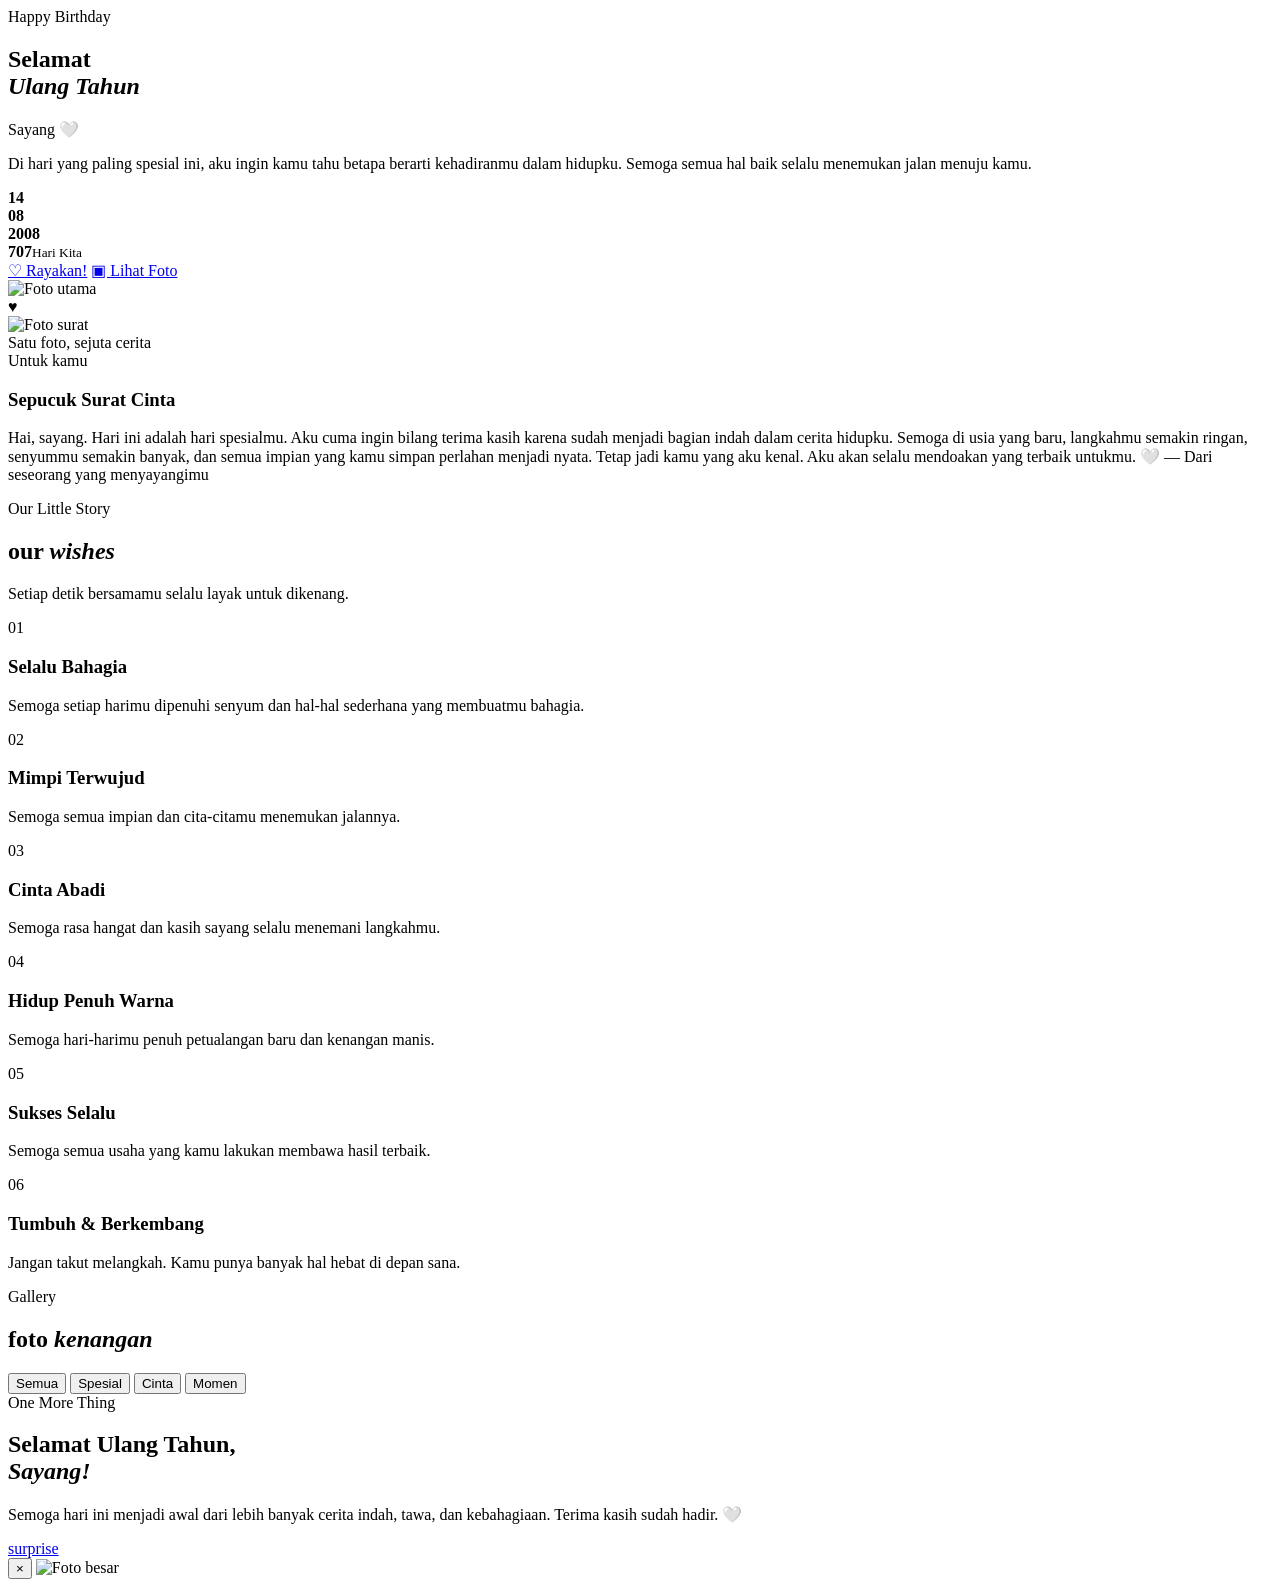
==== index.html @ d006ea10 "Add files via upload" ====
<!DOCTYPE html>
<html lang="id">
<head>
  <meta charset="UTF-8">
  <meta name="viewport" content="width=device-width, initial-scale=1.0">
  <title>Selamat Ulang Tahun, Sayang 🤍</title>
  <link rel="stylesheet" href="css2/style3.css">
</head>
<body>

  <audio id="music" autoplay loop>
    <source
  src="leave-me-here-alone.mp3"
  type="audio/mprg">
</audio>



  <!-- Navigasi titik -->
  <nav class="dots">
    <a class="dot active" href="#home"></a>
    <a class="dot" href="#letter"></a>
    <a class="dot" href="#moments"></a>
    <a class="dot" href="#gallery"></a>
    <a class="dot" href="#end"></a>
  </nav>

  <!-- HERO -->
  <section class="page hero" id="home">
    <div class="reveal">
      <div class="eyebrow">Happy Birthday</div>
      <h1>Selamat<br><em>Ulang Tahun</em></h1>
      <div class="subtitle">Sayang 🤍</div>

      <p class="desc">
        Di hari yang paling spesial ini, aku ingin kamu tahu betapa berarti
        kehadiranmu dalam hidupku. Semoga semua hal baik selalu menemukan
        jalan menuju kamu.
      </p>

      <div class="date-row">
        <div class="date-box"><b>14</b><small></small></div>
        <div class="date-box"><b>08</b><small></small></div>
        <div class="date-box"><b>2008</b><small></small></div>
        <div class="date-box"><b>707</b><small>Hari Kita</small></div>
      </div>

      <div class="btns">
        <a class="btn" href="#letter">♡ Rayakan!</a>
        <a class="btn secondary" href="#gallery">▣ Lihat Foto</a>
      </div>
    </div>

    <div class="hero-photo reveal">
      <img id="heroImg"
           src="images/foto utama.jpg"
           alt="Foto utama">
      <div class="heart">♥</div>
    </div>
  </section>

  <!-- SURAT -->
  <section class="page" id="letter">
    <div class="split reveal">
      <div class="polaroid">
        <img id="letterImg"
             src="images/sejuta_cerita.jpg"
             alt="Foto surat">
        <div class="caption">Satu foto, sejuta cerita</div>
      </div>

      <div class="letter">
        <div class="eyebrow">Untuk kamu</div>
        <h3>Sepucuk Surat Cinta</h3>

        <p>
Hai, sayang.

Hari ini adalah hari spesialmu. Aku cuma ingin bilang terima kasih karena sudah menjadi bagian indah dalam cerita hidupku.

Semoga di usia yang baru, langkahmu semakin ringan, senyummu semakin banyak, dan semua impian yang kamu simpan perlahan menjadi nyata.

Tetap jadi kamu yang aku kenal. Aku akan selalu mendoakan yang terbaik untukmu. 🤍

— Dari seseorang yang menyayangimu
        </p>
      </div>
    </div>
  </section>

  <!-- MOMEN -->
  <section class="page" id="moments">
    <div class="content-width">
      <div class="section-title reveal">
        <div class="eyebrow">Our Little Story</div>
        <h2>our <em>wishes</em></h2>
        <p>Setiap detik bersamamu selalu layak untuk dikenang.</p>
      </div>

      <div class="cards">
        <article class="card reveal">
          <span class="num">01</span>
          <h3>Selalu Bahagia</h3>
          <p>Semoga setiap harimu dipenuhi senyum dan hal-hal sederhana yang membuatmu bahagia.</p>
        </article>

        <article class="card reveal">
          <span class="num">02</span>
          <h3>Mimpi Terwujud</h3>
          <p>Semoga semua impian dan cita-citamu menemukan jalannya.</p>
        </article>

        <article class="card reveal">
          <span class="num">03</span>
          <h3>Cinta Abadi</h3>
          <p>Semoga rasa hangat dan kasih sayang selalu menemani langkahmu.</p>
        </article>

        <article class="card reveal">
          <span class="num">04</span>
          <h3>Hidup Penuh Warna</h3>
          <p>Semoga hari-harimu penuh petualangan baru dan kenangan manis.</p>
        </article>

        <article class="card reveal">
          <span class="num">05</span>
          <h3>Sukses Selalu</h3>
          <p>Semoga semua usaha yang kamu lakukan membawa hasil terbaik.</p>
        </article>

        <article class="card reveal">
          <span class="num">06</span>
          <h3>Tumbuh & Berkembang</h3>
          <p>Jangan takut melangkah. Kamu punya banyak hal hebat di depan sana.</p>
        </article>
      </div>
    </div>
  </section>

  <!-- GALERI -->
  <section class="page" id="gallery">
    <div class="gallery-wrap">
      <div class="section-title reveal">
        <div class="eyebrow">Gallery</div>
        <h2>foto <em>kenangan</em></h2>
        <p></p>
      </div>

      <div class="filters">
        <button class="filter active">Semua</button>
        <button class="filter">Spesial</button>
        <button class="filter">Cinta</button>
        <button class="filter">Momen</button>
      </div>

      <div class="gallery" id="galleryGrid"></div>


    </div>
  </section>









  <!-- PENUTUP -->
  <section class="page final" id="end">
    <div class="final-content reveal">
      <div class="eyebrow light">One More Thing</div>
      <h2>Selamat Ulang Tahun,<br><em>Sayang!</em></h2>

      <p>
        Semoga hari ini menjadi awal dari lebih banyak cerita indah,
        tawa, dan kebahagiaan. Terima kasih sudah hadir. 🤍
      </p>

      <a class="btn" href="project.html">surprise</a>
    </div>
  </section>

  
  
  
  <!-- Modal foto -->
  <div class="modal" id="modal">
    <button class="close" id="close">×</button>
    <img id="modalImg" alt="Foto besar">
  </div>

  <script src="js2/script.js"></script>
</body>
</html>
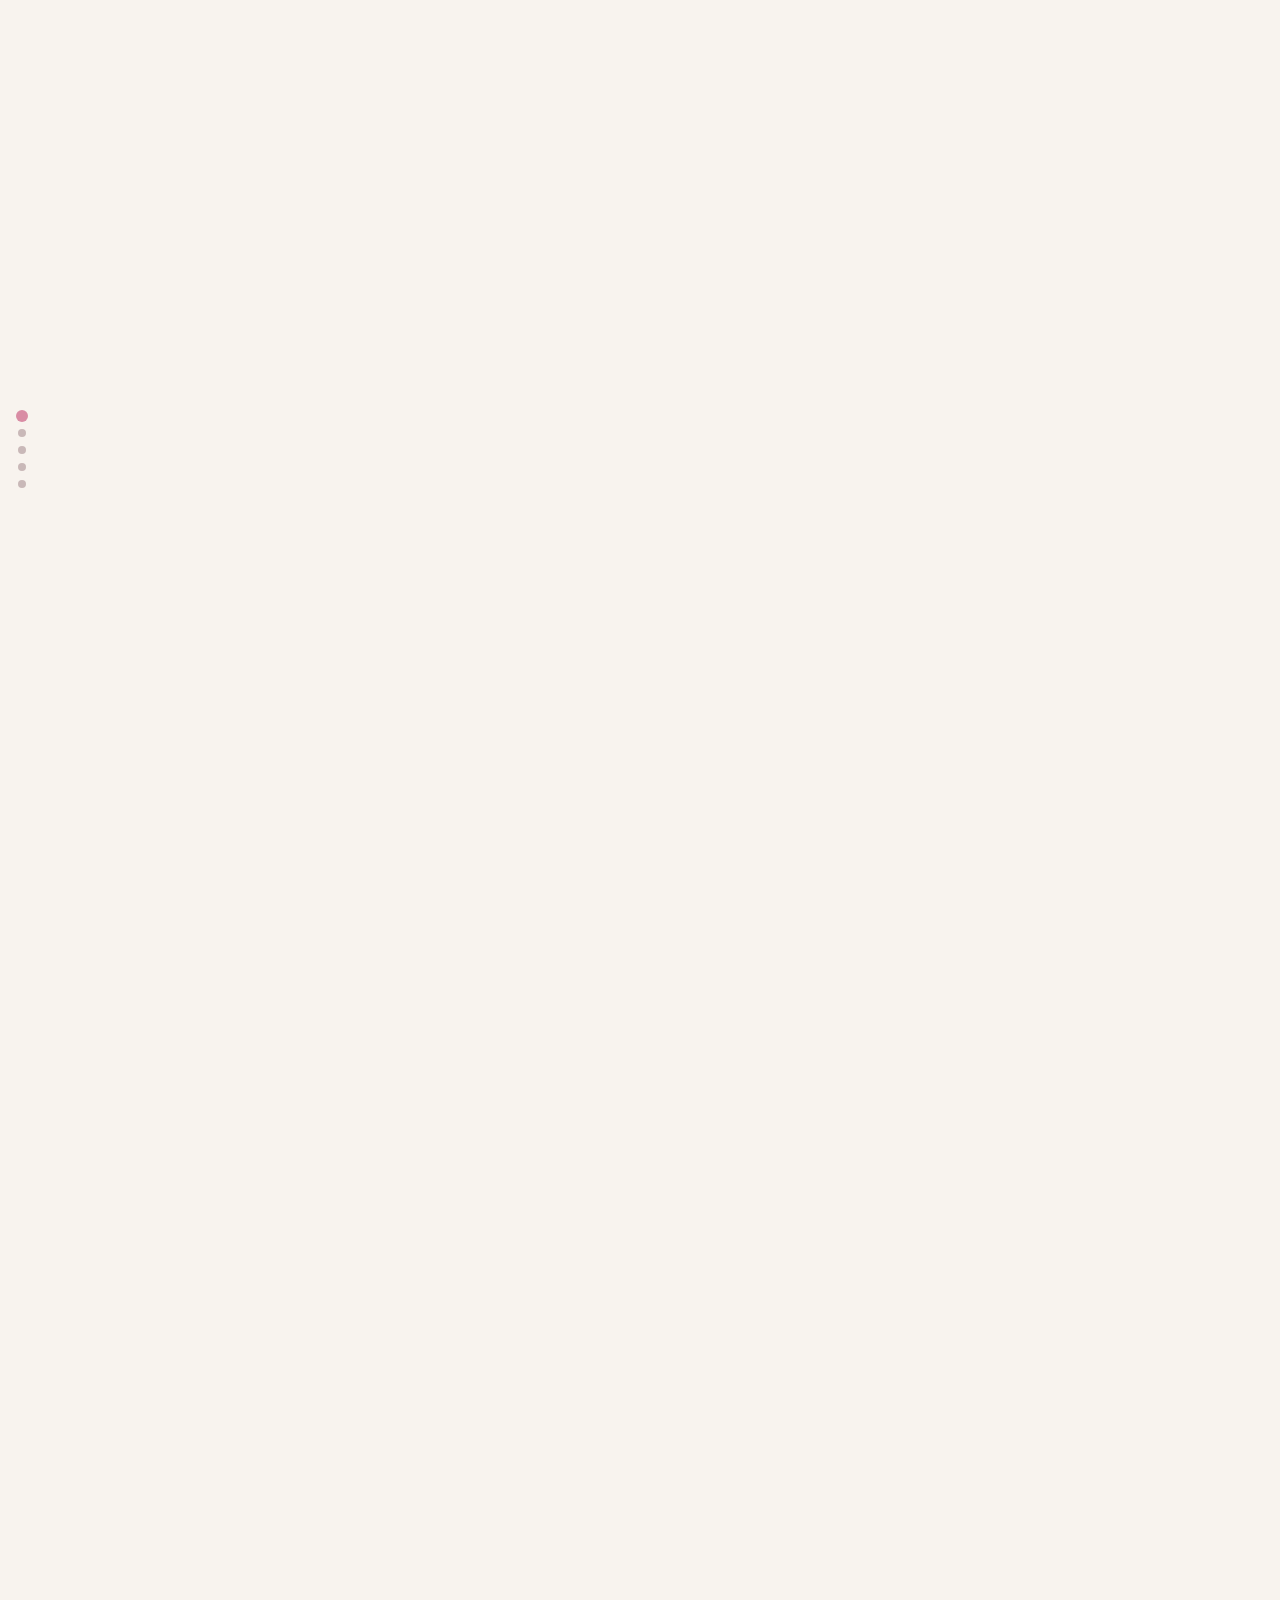
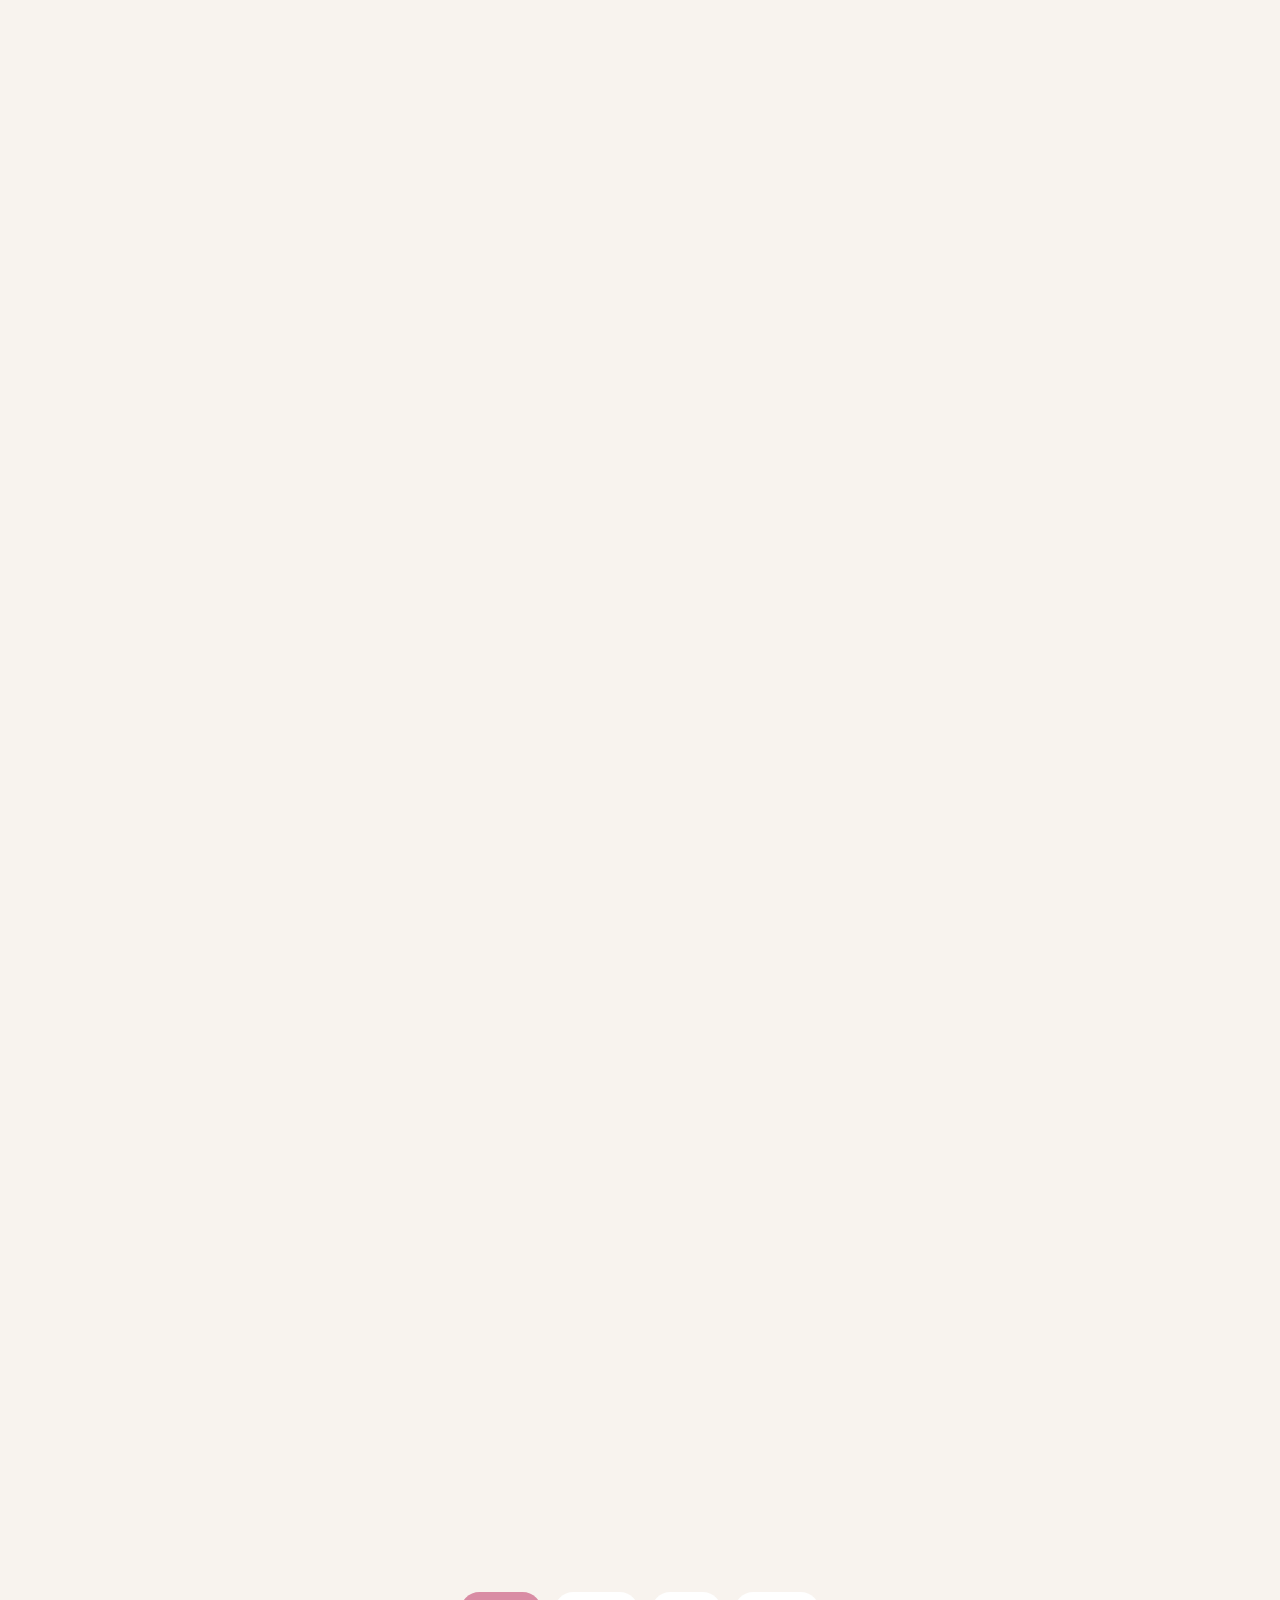
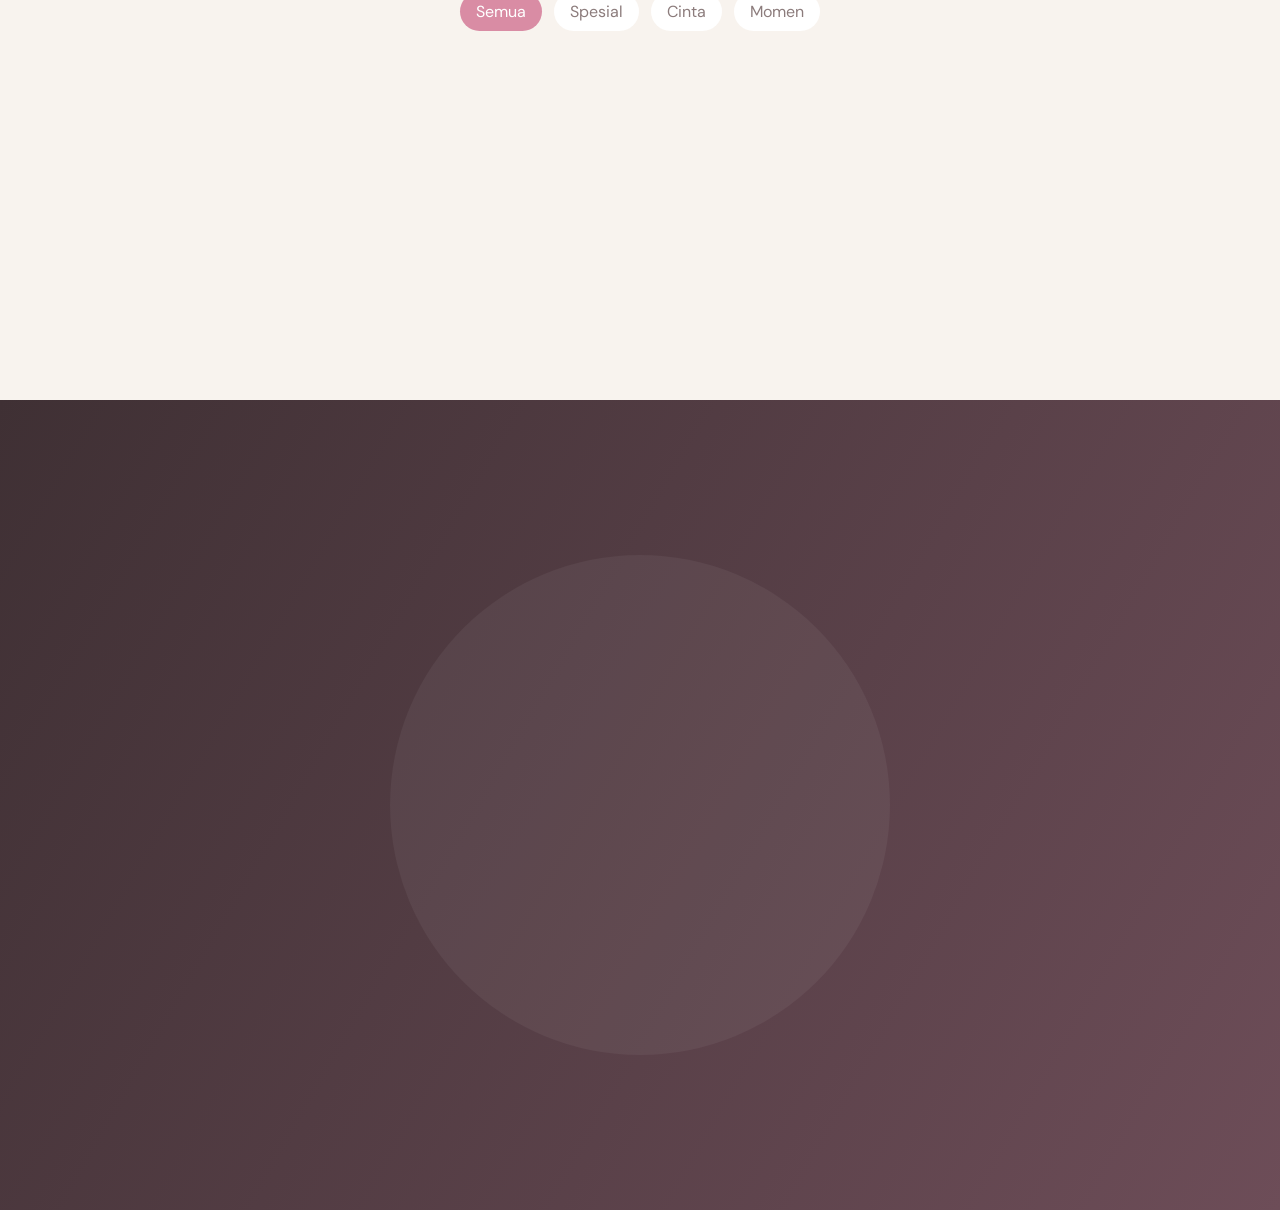
==== commit defecb3d: "Update index.html" ====
--- a/index.html
+++ b/index.html
@@ -4,7 +4,7 @@
   <meta charset="UTF-8">
   <meta name="viewport" content="width=device-width, initial-scale=1.0">
   <title>Selamat Ulang Tahun, Sayang 🤍</title>
-  <link rel="stylesheet" href="css2/style3.css">
+  <link rel="stylesheet" href="style3.css">
 </head>
 <body>
 
--- a/style3.css
+++ b/style3.css
@@ -0,0 +1,545 @@
+@import url('https://fonts.googleapis.com/css2?family=DM+Sans:wght@400;500;600&family=Playfair+Display:ital,wght@0,500;0,600;1,500;1,600&display=swap');
+
+:root {
+  --cream: #f8f3ee;
+  --paper: #fffdf9;
+  --pink: #d98ca4;
+  --pink2: #efc6d2;
+  --brown: #4d3b3b;
+  --muted: #8c7c7c;
+  --shadow: 0 20px 60px rgba(91,64,64,.12);
+}
+
+* {
+  box-sizing: border-box;
+  margin: 0;
+  padding: 0;
+}
+
+html {
+  scroll-behavior: smooth;
+}
+
+body {
+  font-family: "DM Sans", sans-serif;
+  background: var(--cream);
+  color: var(--brown);
+  overflow-x: hidden;
+}
+
+button {
+  font: inherit;
+  border: 0;
+  cursor: pointer;
+}
+
+a {
+  text-decoration: none;
+}
+
+.page {
+  min-height: 100vh;
+  padding: 70px 8vw;
+  position: relative;
+  display: flex;
+  align-items: center;
+}
+
+/* HERO */
+.hero {
+  min-height: 100vh;
+  display: grid;
+  grid-template-columns: 1fr 1fr;
+  gap: 70px;
+  align-items: center;
+}
+
+.eyebrow {
+  font-size: 11px;
+  letter-spacing: 4px;
+  text-transform: uppercase;
+  color: var(--pink);
+  font-weight: 600;
+  margin-bottom: 18px;
+}
+
+.eyebrow.light {
+  color: var(--pink2);
+}
+
+h1,
+h2 {
+  font-family: "Playfair Display", serif;
+  font-weight: 500;
+  line-height: 1.02;
+}
+
+h1 {
+  font-size: clamp(48px, 7vw, 90px);
+}
+
+h1 em,
+h2 em {
+  color: var(--pink);
+  font-style: italic;
+}
+
+.subtitle {
+  font-family: "Playfair Display", serif;
+  font-size: 25px;
+  margin: 18px 0;
+  color: var(--pink);
+}
+
+.desc {
+  max-width: 520px;
+  color: var(--muted);
+  line-height: 1.9;
+  font-size: 14px;
+}
+
+.date-row {
+  display: flex;
+  gap: 10px;
+  margin: 30px 0;
+  flex-wrap: wrap;
+}
+
+.date-box {
+  background: var(--paper);
+  width: 72px;
+  padding: 13px 8px;
+  text-align: center;
+  border-radius: 12px;
+  box-shadow: 0 8px 25px rgba(80,50,50,.07);
+}
+
+.date-box b {
+  font-family: "Playfair Display";
+  font-size: 23px;
+  display: block;
+}
+
+.date-box small {
+  font-size: 8px;
+  text-transform: uppercase;
+  color: var(--muted);
+  letter-spacing: 1px;
+}
+
+.btns {
+  display: flex;
+  gap: 12px;
+  flex-wrap: wrap;
+}
+
+.btn {
+  display: inline-block;
+  padding: 12px 21px;
+  border-radius: 99px;
+  background: var(--pink);
+  color: white;
+  box-shadow: 0 10px 25px rgba(217,140,164,.25);
+}
+
+.btn.secondary {
+  background: white;
+  color: var(--brown);
+}
+
+.hero-photo {
+  width: min(430px, 75vw);
+  aspect-ratio: 1;
+  border-radius: 50%;
+  overflow: hidden;
+  box-shadow: var(--shadow);
+  justify-self: center;
+  position: relative;
+  border: 10px solid rgba(255,255,255,.65);
+}
+
+.hero-photo img {
+  width: 100%;
+  height: 100%;
+  object-fit: cover;
+}
+
+.heart {
+  position: absolute;
+  right: 5%;
+  top: 10%;
+  width: 55px;
+  height: 55px;
+  border-radius: 50%;
+  background: var(--pink);
+  color: white;
+  display: grid;
+  place-items: center;
+  font-size: 24px;
+  box-shadow: 0 10px 25px #d98ca455;
+  animation: pulse 2s infinite;
+}
+
+@keyframes pulse {
+  50% {
+    transform: scale(1.12);
+  }
+}
+
+/* SURAT */
+.split {
+  display: grid;
+  grid-template-columns: 1fr 1fr;
+  gap: 45px;
+  align-items: center;
+  width: 100%;
+}
+
+.polaroid {
+  background: white;
+  padding: 12px 12px 22px;
+  box-shadow: var(--shadow);
+  transform: rotate(-2deg);
+}
+
+.polaroid img {
+  width: 100%;
+  aspect-ratio: 4 / 3;
+  object-fit: cover;
+}
+
+.caption {
+  text-align: center;
+  font-family: "Playfair Display";
+  font-size: 14px;
+  margin-top: 14px;
+}
+
+.letter {
+  background: var(--paper);
+  padding: 45px;
+  border-radius: 18px;
+  box-shadow: var(--shadow);
+  position: relative;
+}
+
+.letter::before {
+  content: "♡";
+  position: absolute;
+  right: 30px;
+  top: 20px;
+  color: var(--pink);
+  font-size: 25px;
+}
+
+.letter h3 {
+  font-family: "Playfair Display";
+  font-size: 30px;
+  margin-bottom: 20px;
+}
+
+.letter p {
+  color: #786a6a;
+  line-height: 2;
+  font-size: 14px;
+  white-space: pre-line;
+}
+
+/* MOMEN */
+.content-width {
+  width: 100%;
+}
+
+.section-title {
+  text-align: center;
+  width: 100%;
+  margin-bottom: 50px;
+}
+
+.section-title h2 {
+  font-size: clamp(40px, 5vw, 65px);
+}
+
+.section-title p {
+  color: var(--muted);
+  margin-top: 12px;
+}
+
+.cards {
+  display: grid;
+  grid-template-columns: repeat(3, 1fr);
+  gap: 18px;
+  width: 100%;
+}
+
+.card {
+  background: rgba(255,255,255,.72);
+  padding: 25px;
+  border-radius: 16px;
+  min-height: 145px;
+  box-shadow: 0 10px 35px rgba(80,50,50,.05);
+  transition: .3s;
+}
+
+.card:hover {
+  transform: translateY(-7px);
+  box-shadow: var(--shadow);
+}
+
+.card .num {
+  color: var(--pink);
+  font-family: "Playfair Display";
+  font-size: 24px;
+}
+
+.card h3 {
+  font-family: "Playfair Display";
+  font-size: 20px;
+  margin: 8px 0;
+}
+
+.card p {
+  font-size: 12px;
+  color: var(--muted);
+  line-height: 1.7;
+}
+
+/* GALERI */
+.gallery-wrap {
+  width: 100%;
+}
+
+.filters {
+  text-align: center;
+  margin-bottom: 25px;
+}
+
+.filter {
+  background: white;
+  border-radius: 99px;
+  padding: 9px 16px;
+  margin: 4px;
+  color: var(--muted);
+}
+
+.filter.active {
+  background: var(--pink);
+  color: white;
+}
+
+.gallery {
+  display: grid;
+  grid-template-columns: repeat(4, 1fr);
+  gap: 16px;
+}
+
+.g-item {
+  aspect-ratio: 3 / 4;
+  border-radius: 15px;
+  overflow: hidden;
+  background: #e9dfdc;
+  cursor: pointer;
+  position: relative;
+  box-shadow: 0 10px 25px rgba(70,40,40,.08);
+}
+
+.g-item img {
+  width: 100%;
+  height: 100%;
+  object-fit: cover;
+  transition: .5s;
+}
+
+.g-item:hover img {
+  transform: scale(1.06);
+}
+
+.g-item span {
+  position: absolute;
+  left: 10px;
+  bottom: 10px;
+  background: #0008;
+  color: white;
+  padding: 5px 8px;
+  border-radius: 7px;
+  font-size: 10px;
+}
+
+/* PENUTUP */
+.final {
+  min-height: 90vh;
+  background: linear-gradient(120deg, #3f3034, #6d4d58);
+  color: white;
+  text-align: center;
+  justify-content: center;
+  overflow: hidden;
+}
+
+.final::before {
+  content: "";
+  position: absolute;
+  width: 500px;
+  height: 500px;
+  border-radius: 50%;
+  background: #ffffff0d;
+}
+
+.final-content {
+  position: relative;
+  z-index: 1;
+}
+
+.final h2 {
+  font-size: clamp(45px, 7vw, 90px);
+}
+
+.final p {
+  margin: 20px auto 30px;
+  max-width: 550px;
+  line-height: 1.8;
+  color: #eadfe2;
+}
+
+/* NAVIGASI */
+.dots {
+  position: fixed;
+  left: 18px;
+  top: 50%;
+  transform: translateY(-50%);
+  z-index: 30;
+  display: flex;
+  flex-direction: column;
+  gap: 9px;
+}
+
+.dot {
+  width: 8px;
+  height: 8px;
+  border-radius: 50%;
+  background: #c9b8b8;
+}
+
+.dot.active {
+  background: var(--pink);
+  transform: scale(1.5);
+}
+
+/* ANIMASI */
+.reveal {
+  opacity: 0;
+  transform: translateY(30px);
+  transition: 1s ease;
+}
+
+.reveal.show {
+  opacity: 1;
+  transform: none;
+}
+
+/* MUSIK */
+
+
+/* UPLOAD */
+.upload {
+  position: fixed;
+  left: 20px;
+  bottom: 20px;
+  z-index: 40;
+  background: white;
+  border-radius: 99px;
+  padding: 10px 16px;
+  font-size: 11px;
+  color: var(--muted);
+  box-shadow: var(--shadow);
+}
+
+input {
+  display: none;
+}
+
+/* MODAL */
+.modal {
+  position: fixed;
+  inset: 0;
+  background: #21171dcc;
+  z-index: 100;
+  display: none;
+  align-items: center;
+  justify-content: center;
+  padding: 25px;
+}
+
+.modal.open {
+  display: flex;
+}
+
+.modal img {
+  max-width: 90vw;
+  max-height: 85vh;
+  border-radius: 15px;
+  box-shadow: 0 20px 80px #0008;
+}
+
+.close {
+  position: absolute;
+  right: 25px;
+  top: 20px;
+  color: white;
+  font-size: 35px;
+  background: none;
+}
+
+/* HP */
+@media (max-width: 800px) {
+  .page {
+    padding: 65px 7vw;
+  }
+
+  .hero,
+  .split {
+    grid-template-columns: 1fr;
+    gap: 40px;
+  }
+
+  .hero {
+    padding-top: 80px;
+  }
+
+  .hero-photo {
+    width: min(340px, 80vw);
+  }
+
+  .cards {
+    grid-template-columns: 1fr 1fr;
+  }
+
+  .gallery {
+    grid-template-columns: repeat(2, 1fr);
+  }
+
+  .dots {
+    display: none;
+  }
+
+  .letter {
+    padding: 28px;
+  }
+
+  .upload {
+    bottom: 78px;
+  }
+}
+
+@media (max-width: 480px) {
+  .cards {
+    grid-template-columns: 1fr;
+  }
+
+  .date-box {
+    width: 64px;
+  }
+
+  .date-row {
+    gap: 7px;
+  }
+}
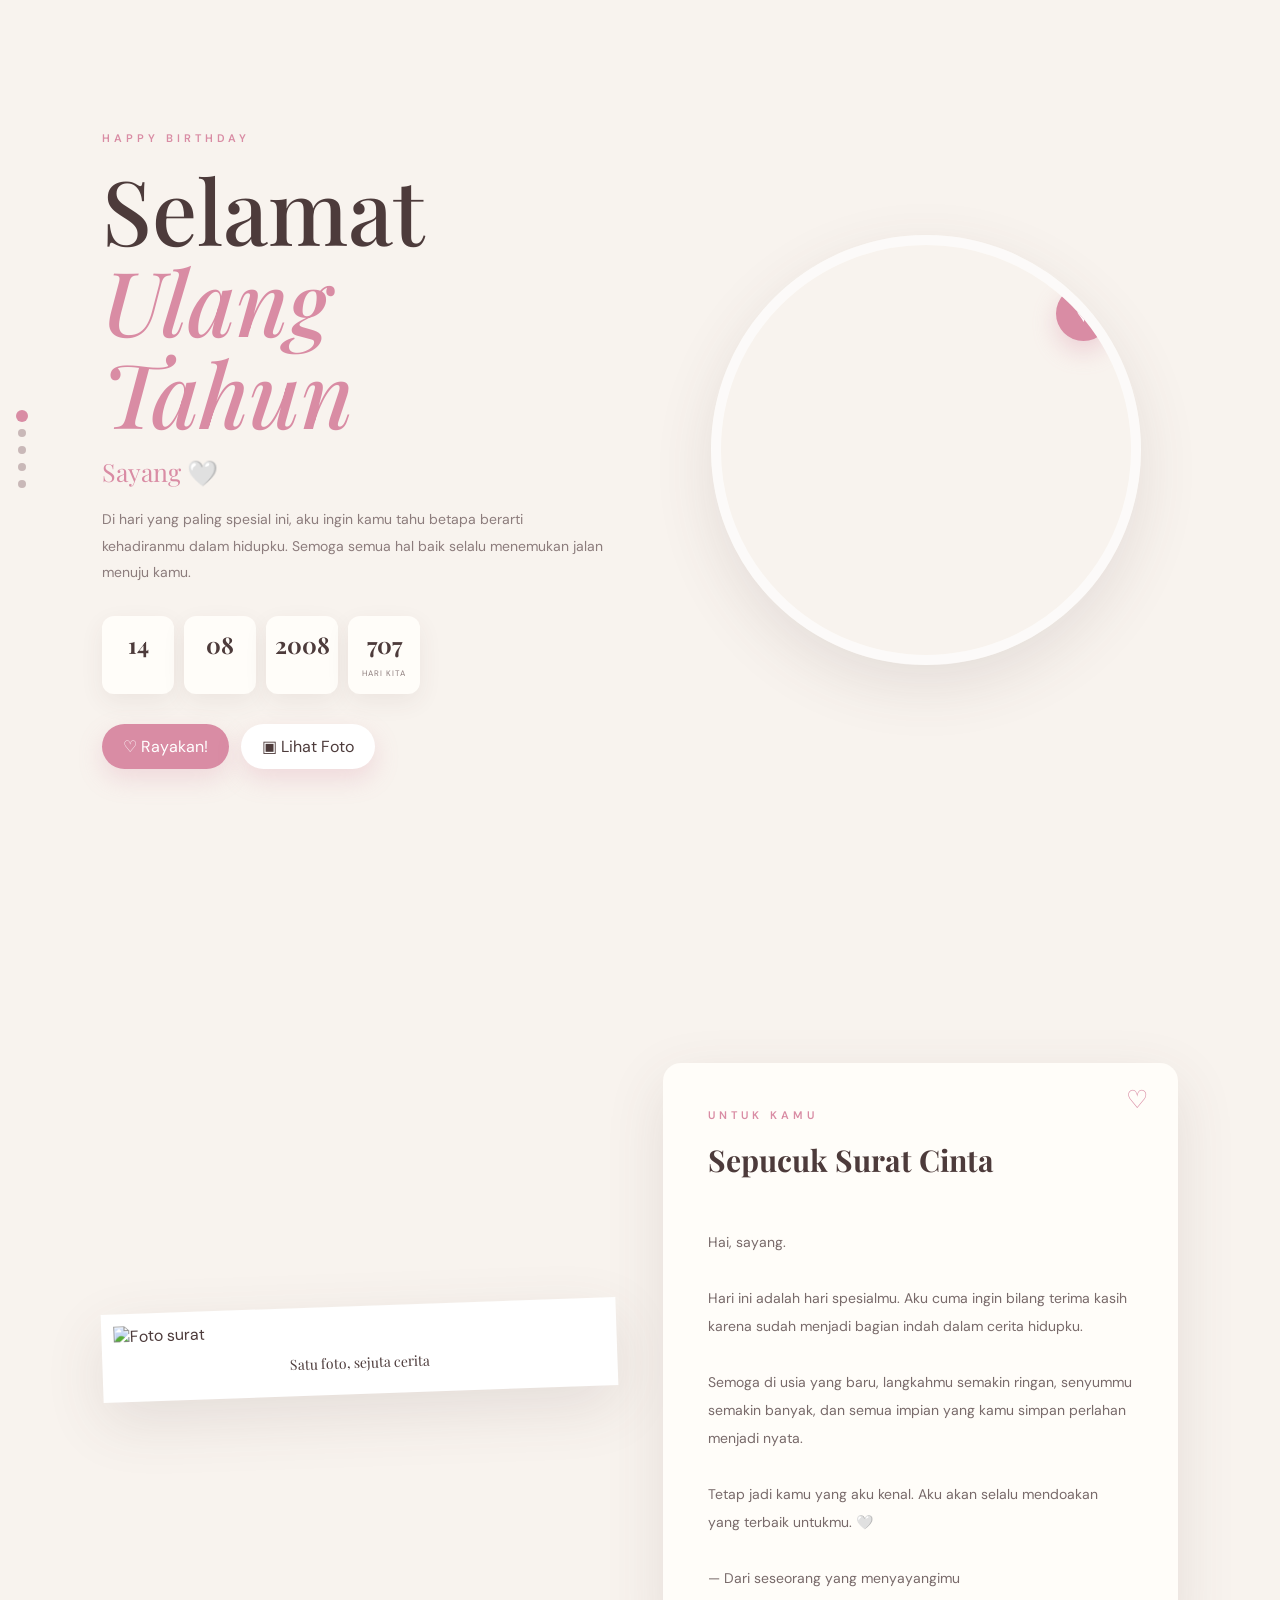
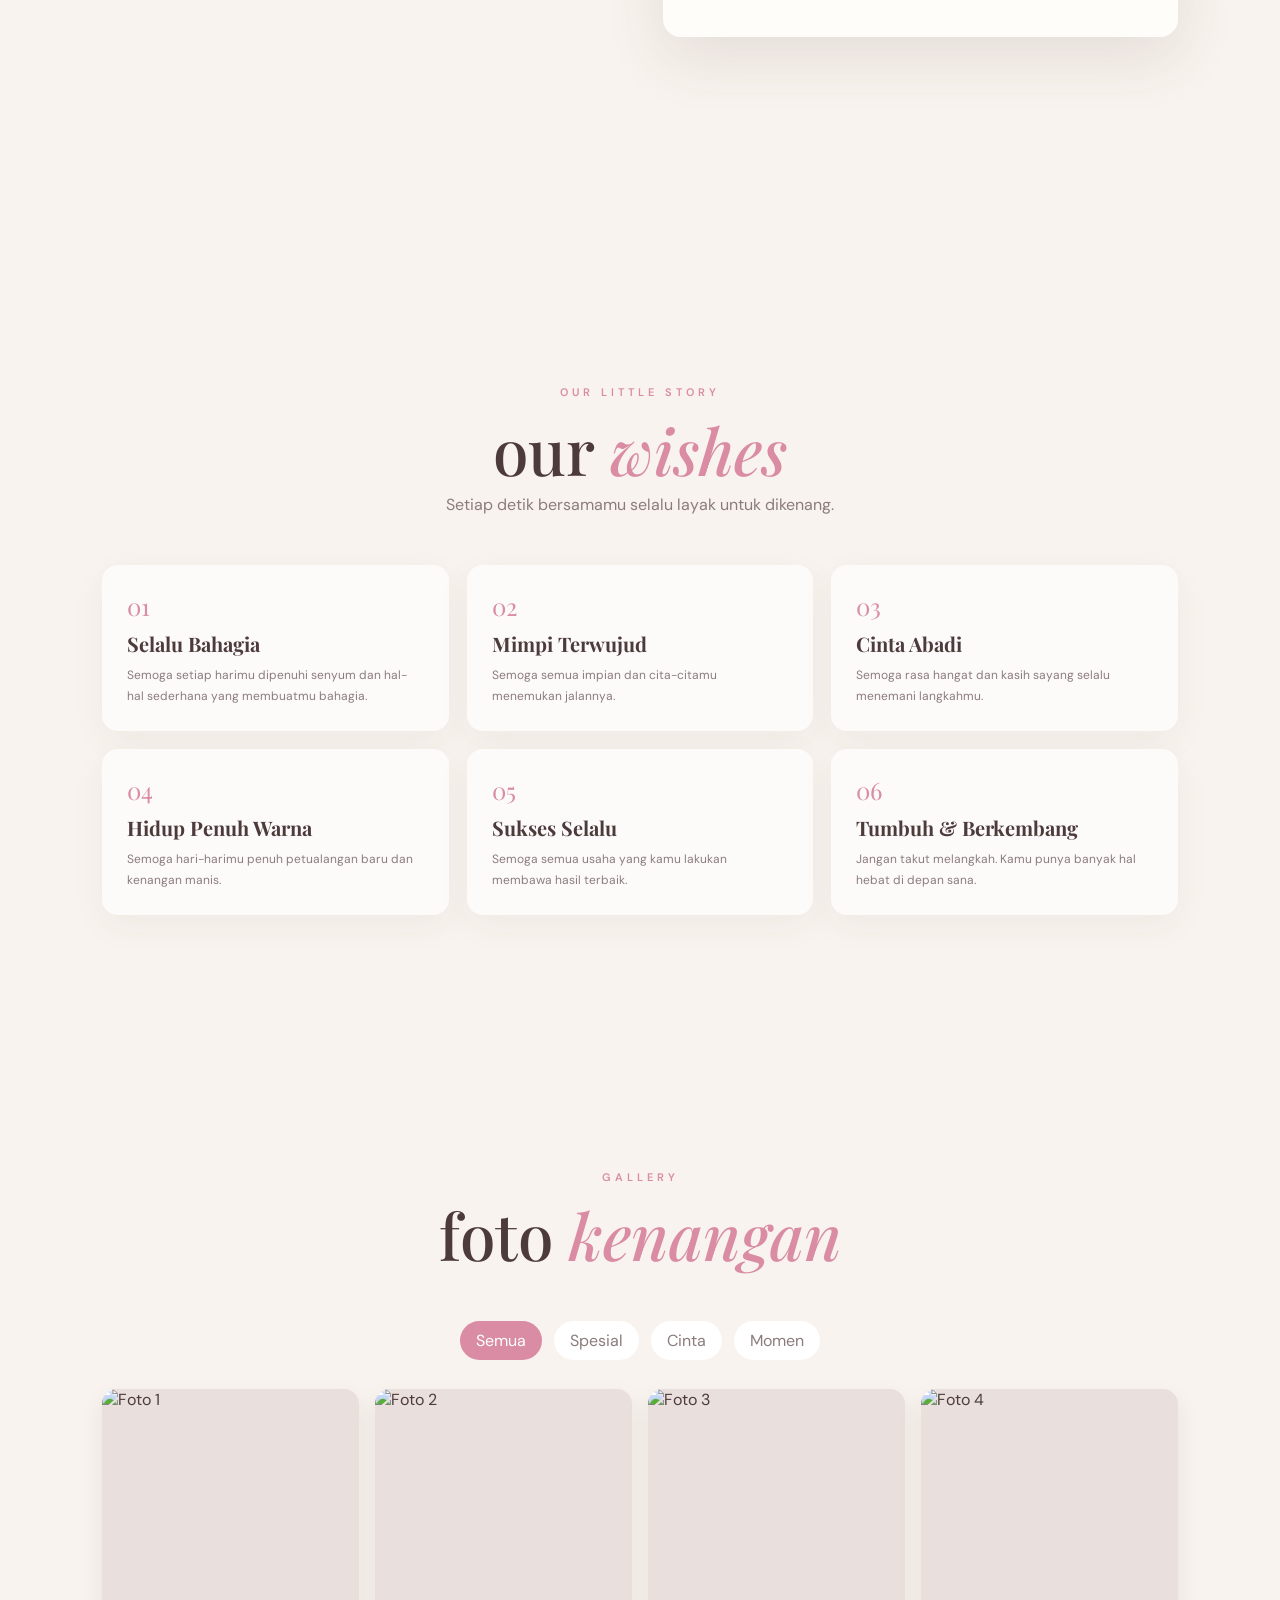
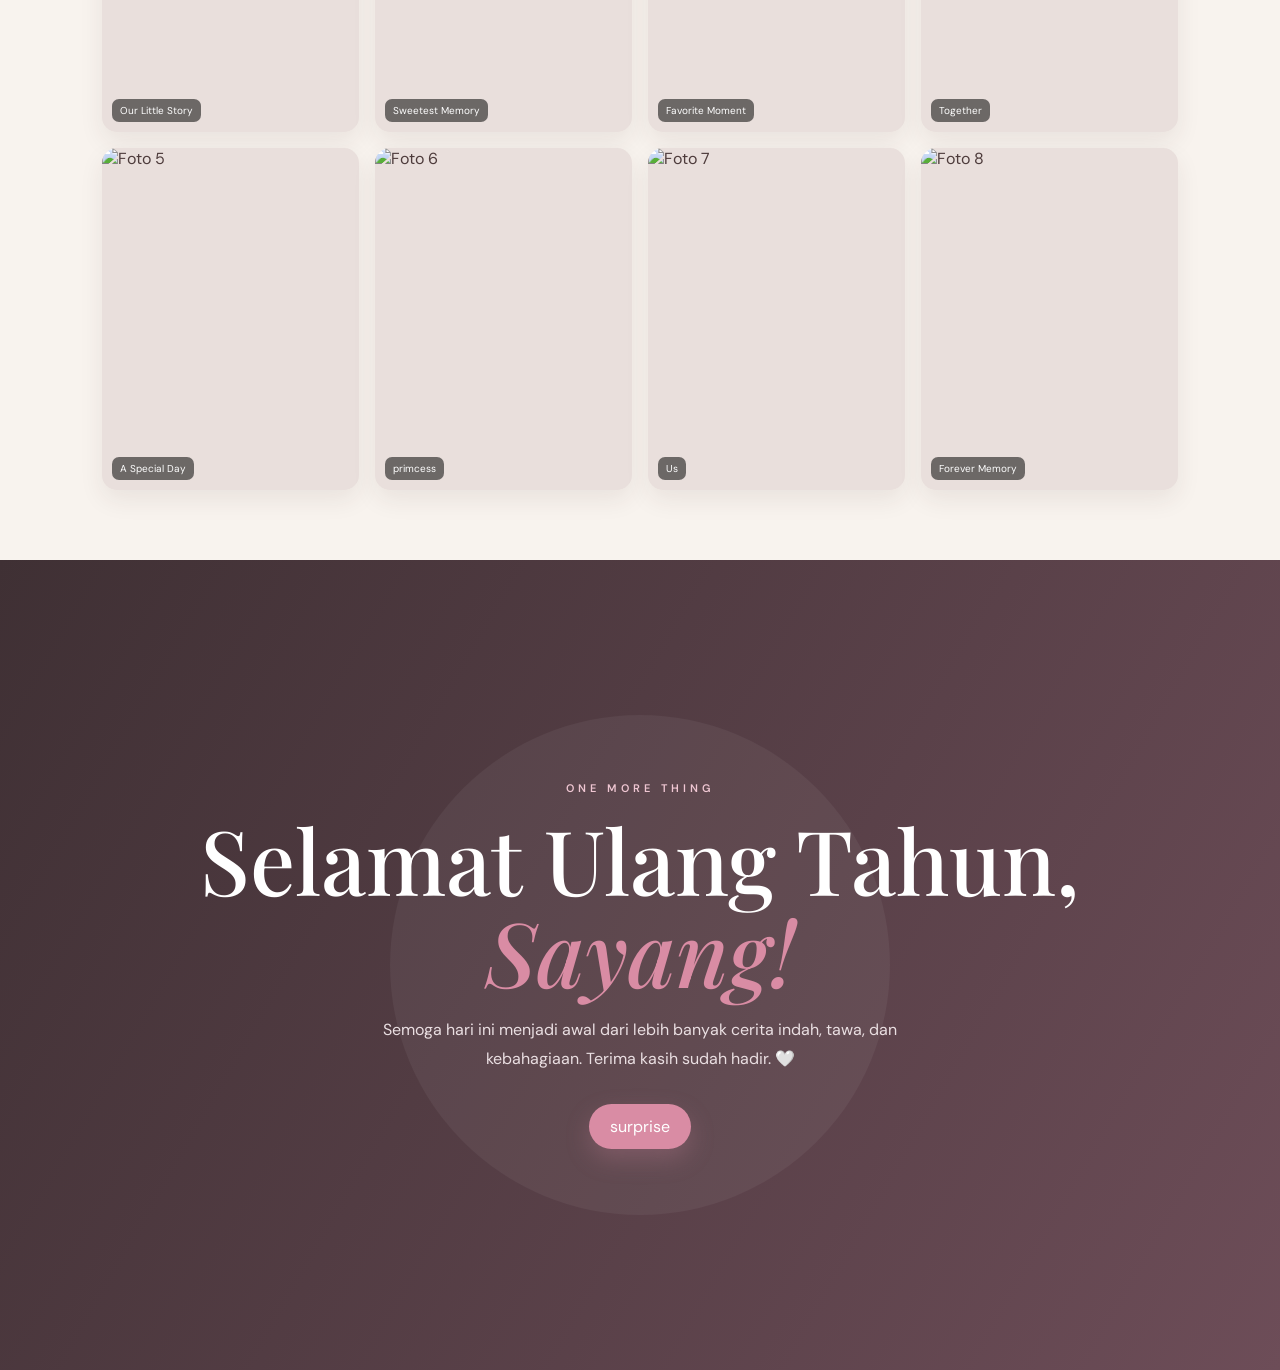
==== commit ceb72913: "Update index.html" ====
--- a/index.html
+++ b/index.html
@@ -191,6 +191,6 @@
     <img id="modalImg" alt="Foto besar">
   </div>
 
-  <script src="js2/script.js"></script>
+  <script src="script.js"></script>
 </body>
 </html>
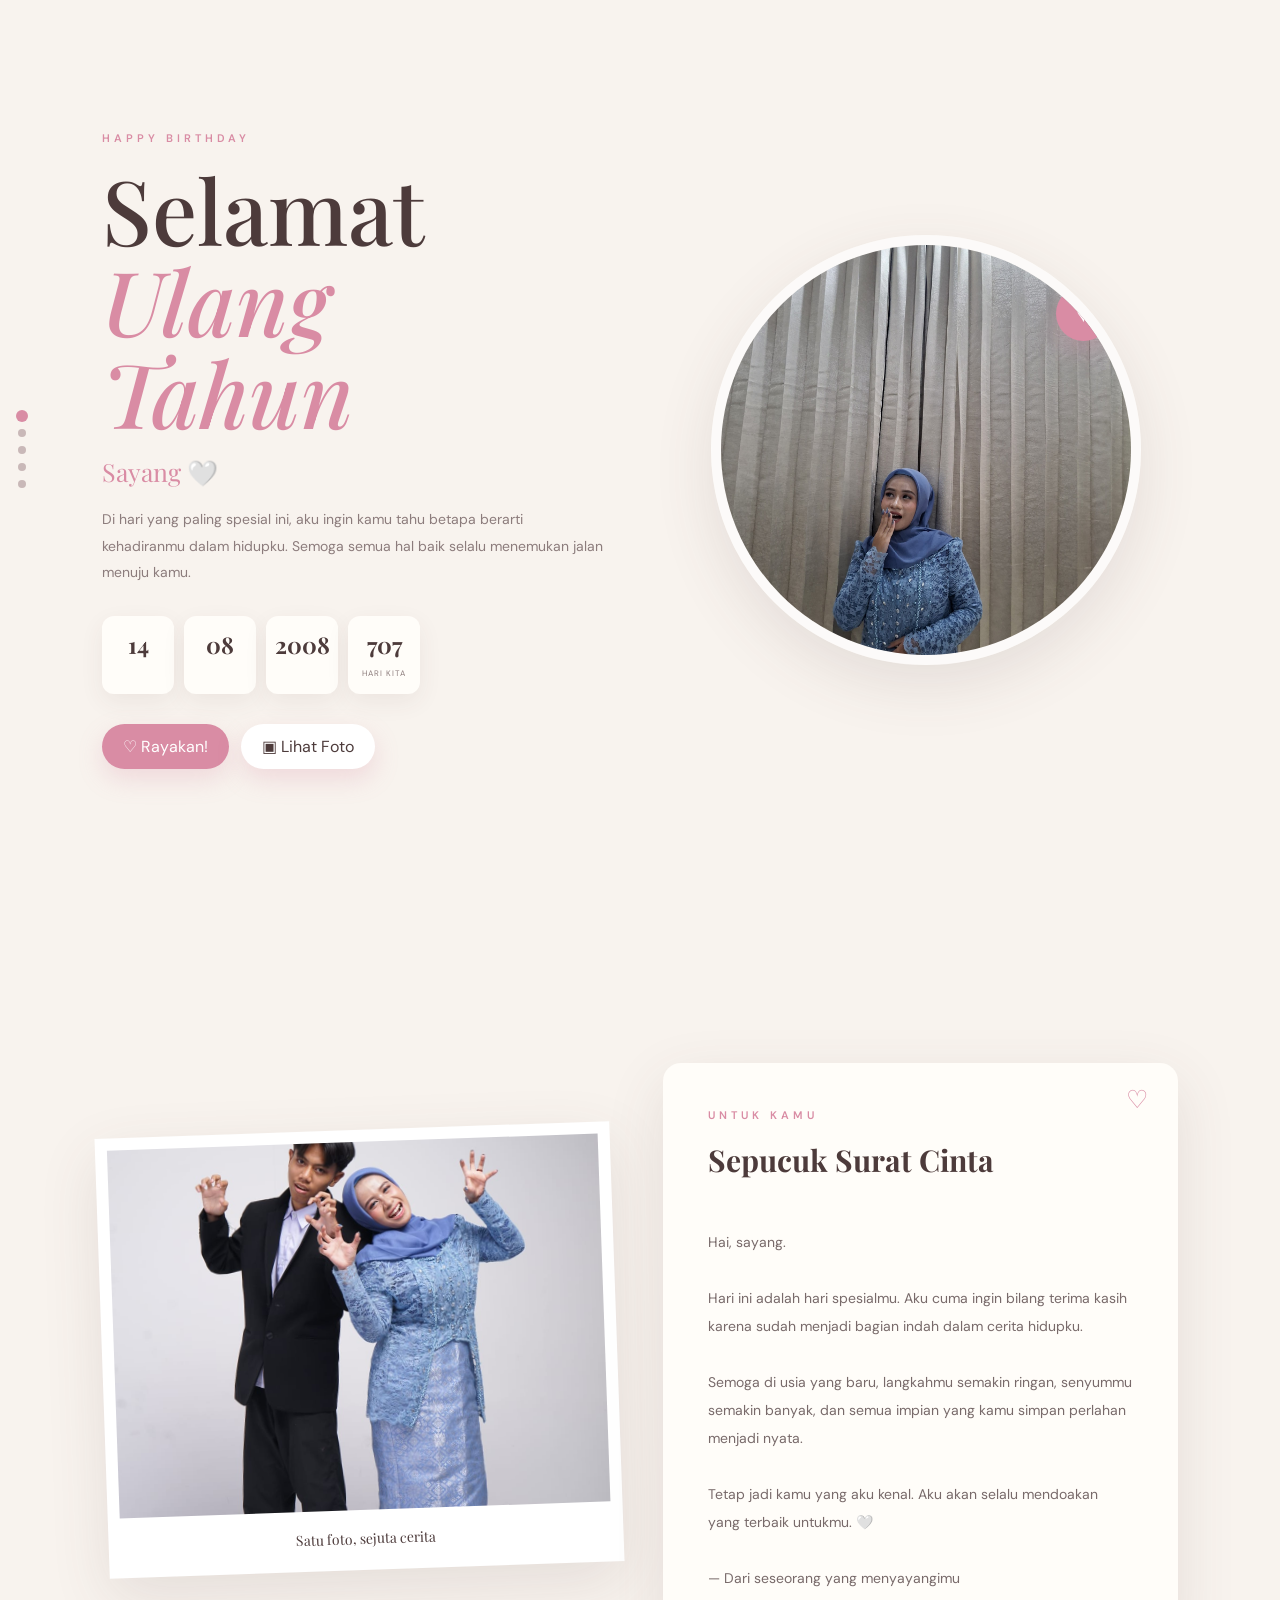
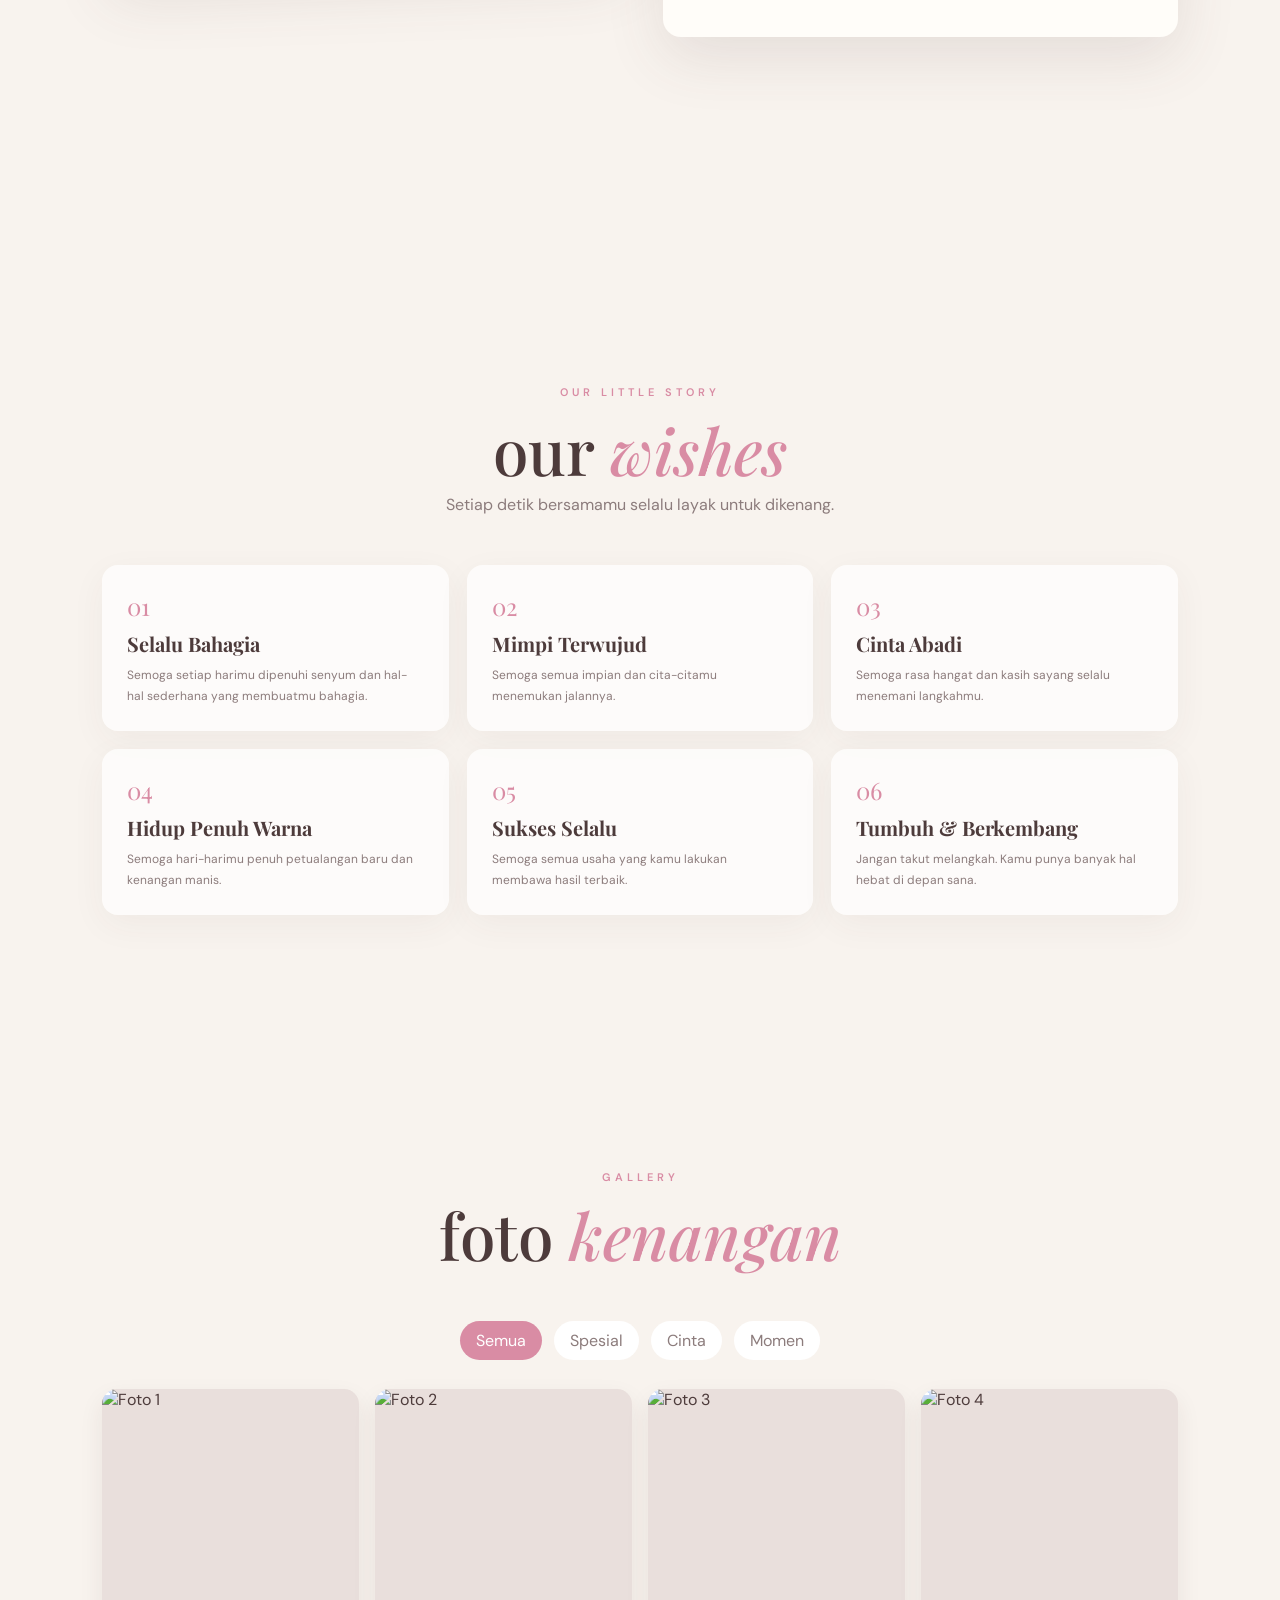
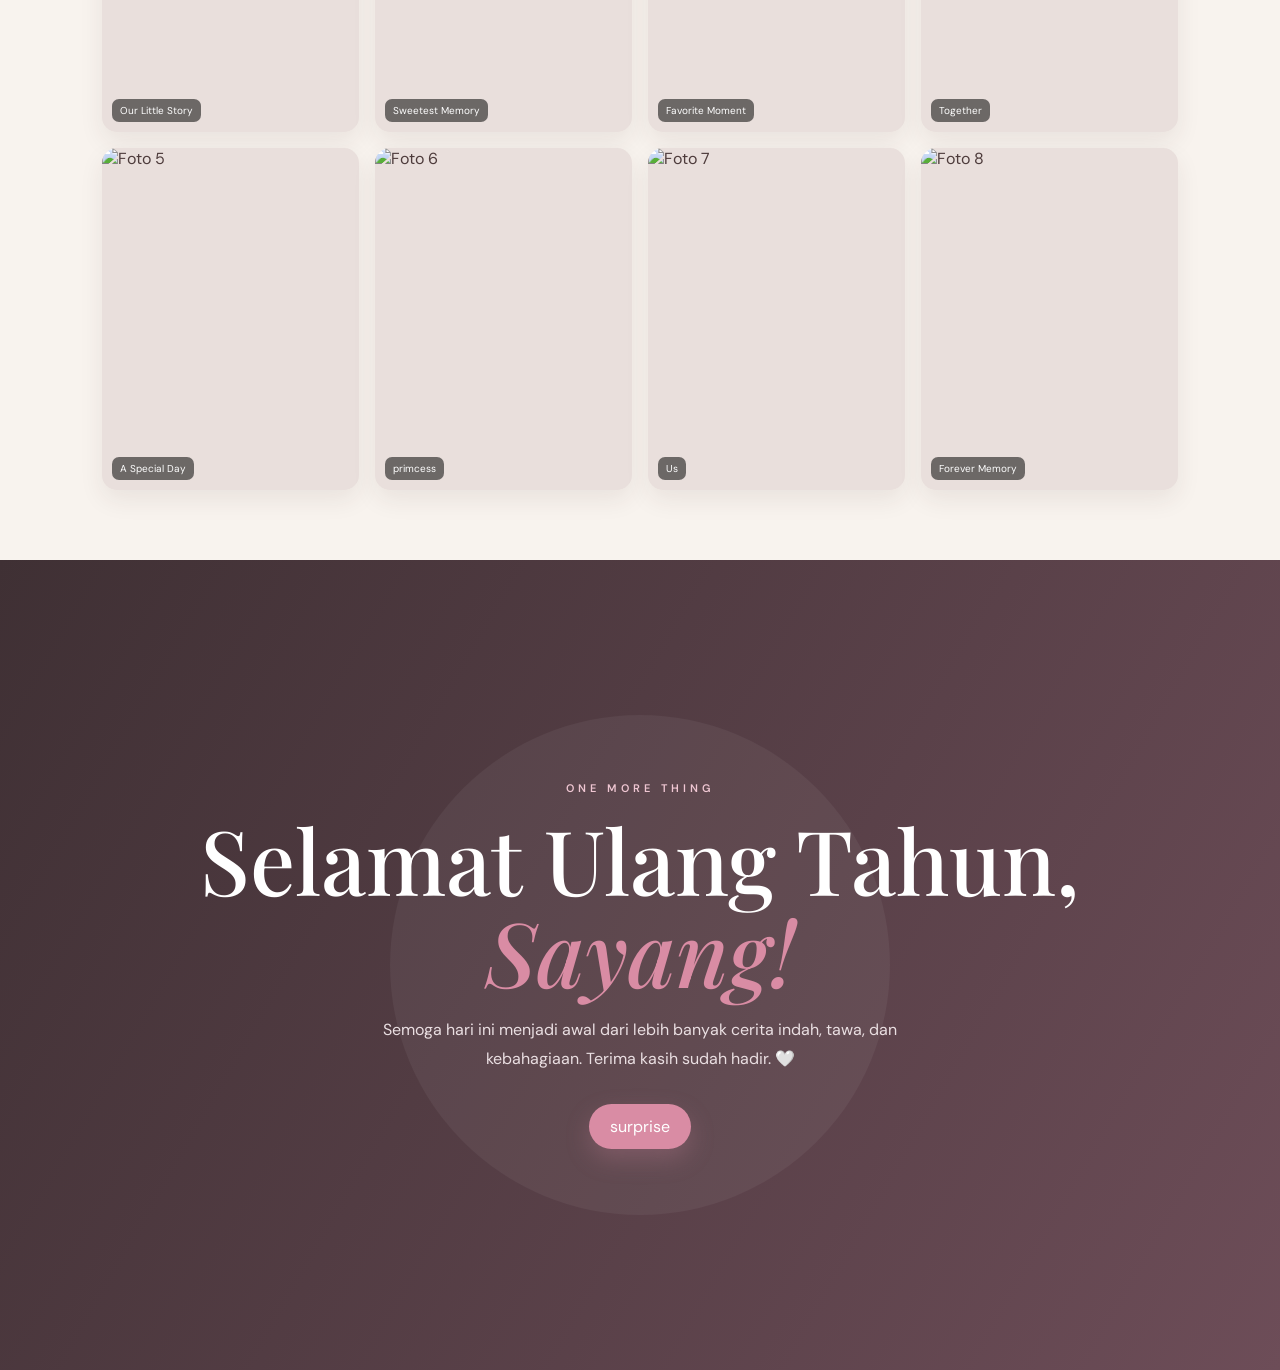
==== commit 30abd7c8: "Update index.html" ====
--- a/index.html
+++ b/index.html
@@ -53,7 +53,7 @@
 
     <div class="hero-photo reveal">
       <img id="heroImg"
-           src="images/foto utama.jpg"
+           src="foto utama.jpg"
            alt="Foto utama">
       <div class="heart">♥</div>
     </div>
@@ -64,7 +64,7 @@
     <div class="split reveal">
       <div class="polaroid">
         <img id="letterImg"
-             src="images/sejuta_cerita.jpg"
+             src="sejuta_cerita.jpg"
              alt="Foto surat">
         <div class="caption">Satu foto, sejuta cerita</div>
       </div>
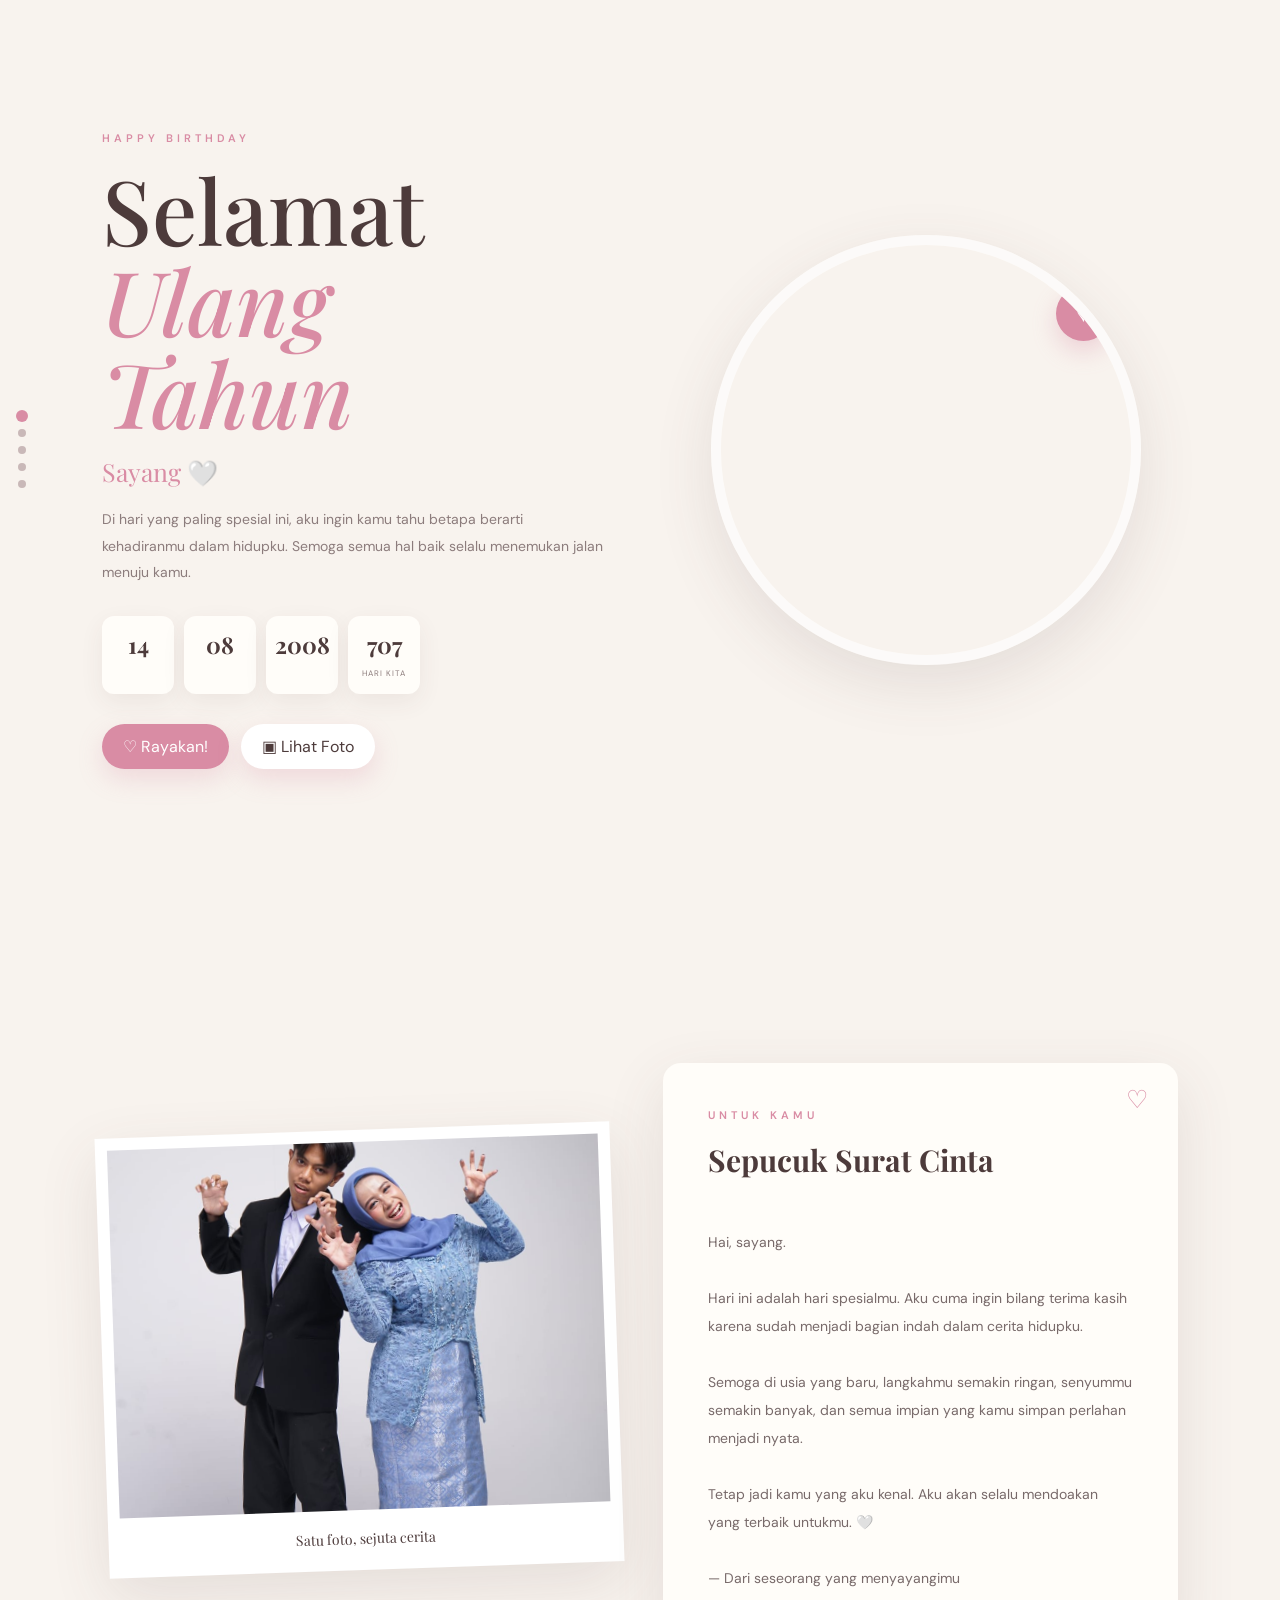
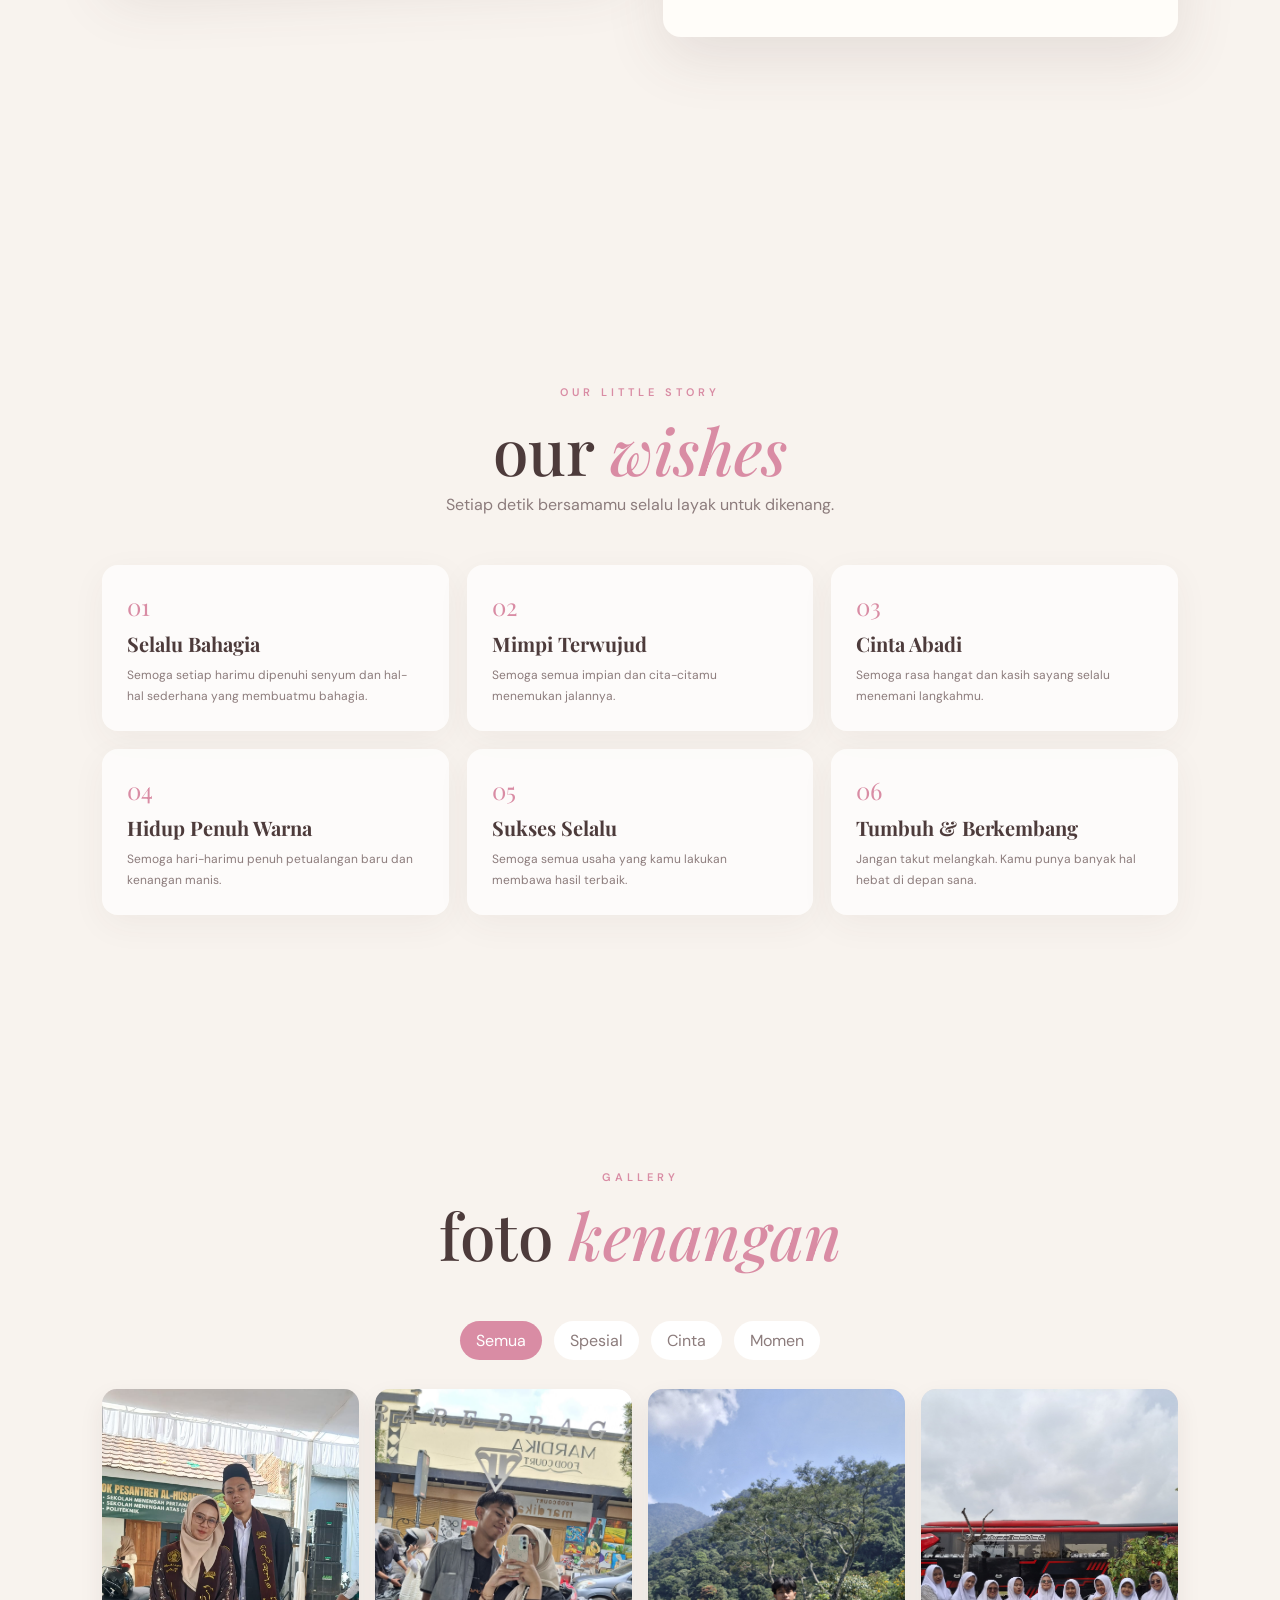
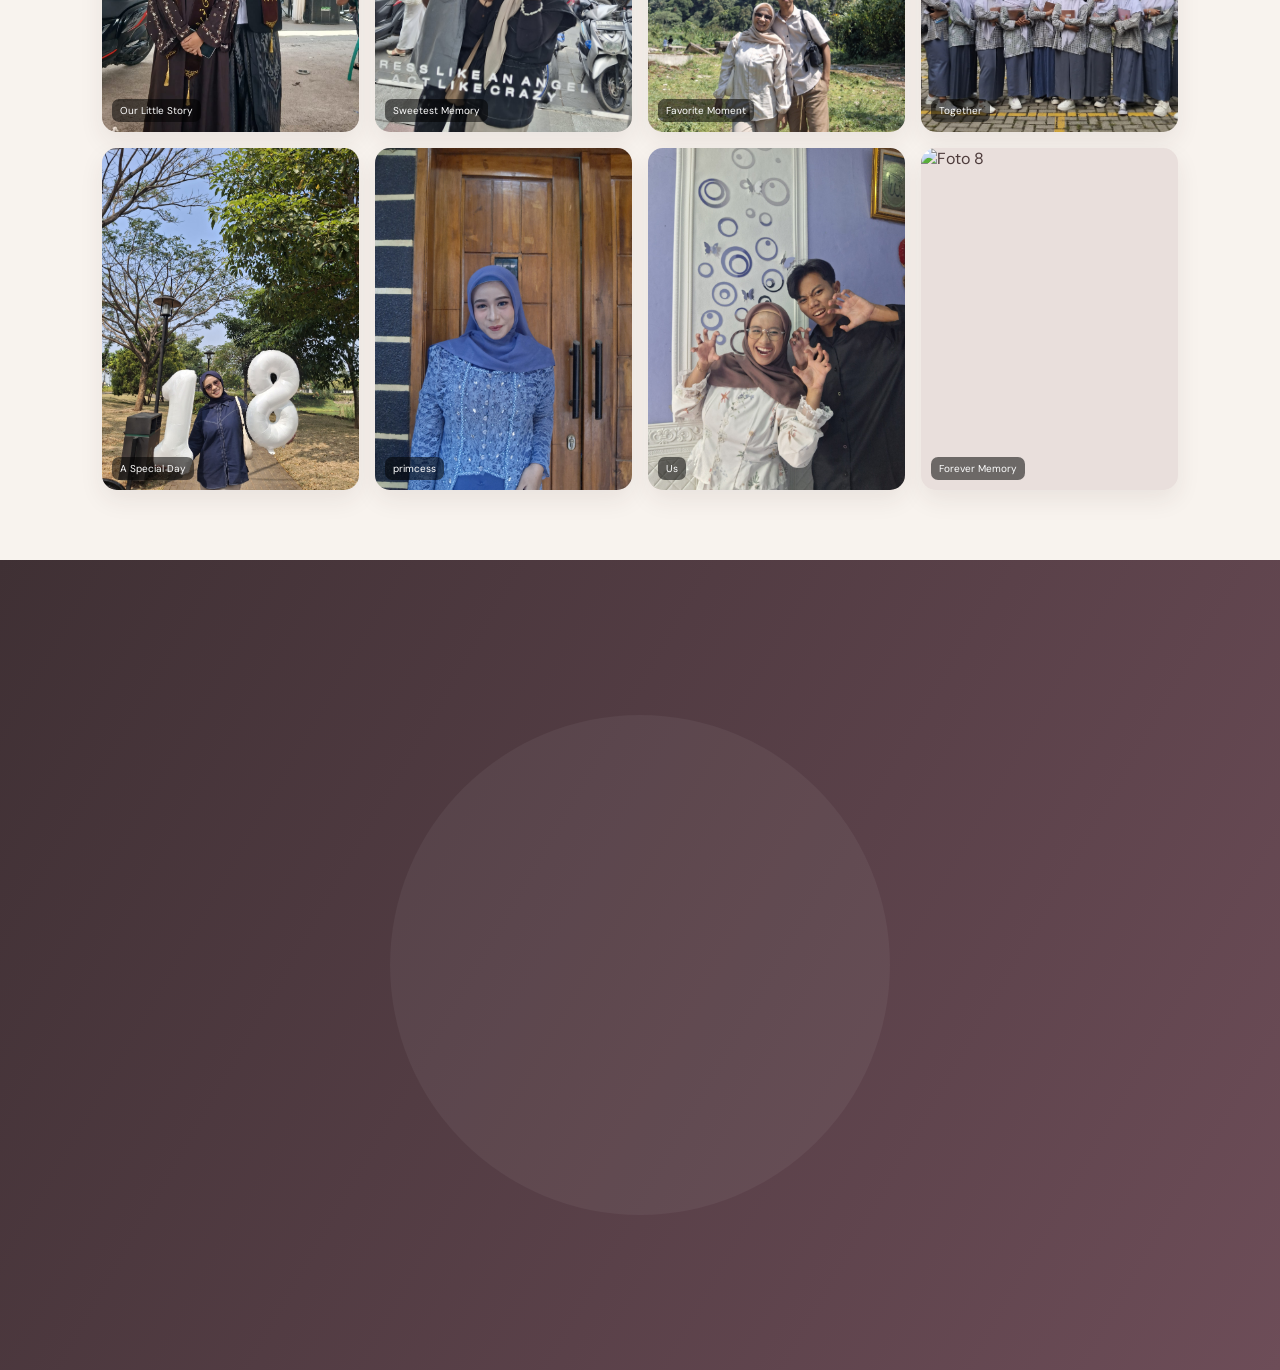
==== commit 75f45de6: "Update index.html" ====
--- a/index.html
+++ b/index.html
@@ -53,7 +53,7 @@
 
     <div class="hero-photo reveal">
       <img id="heroImg"
-           src="foto utama.jpg"
+           src="images/foto utama.jpg"
            alt="Foto utama">
       <div class="heart">♥</div>
     </div>
@@ -64,7 +64,7 @@
     <div class="split reveal">
       <div class="polaroid">
         <img id="letterImg"
-             src="sejuta_cerita.jpg"
+             src="images/sejuta_cerita.jpg"
              alt="Foto surat">
         <div class="caption">Satu foto, sejuta cerita</div>
       </div>
